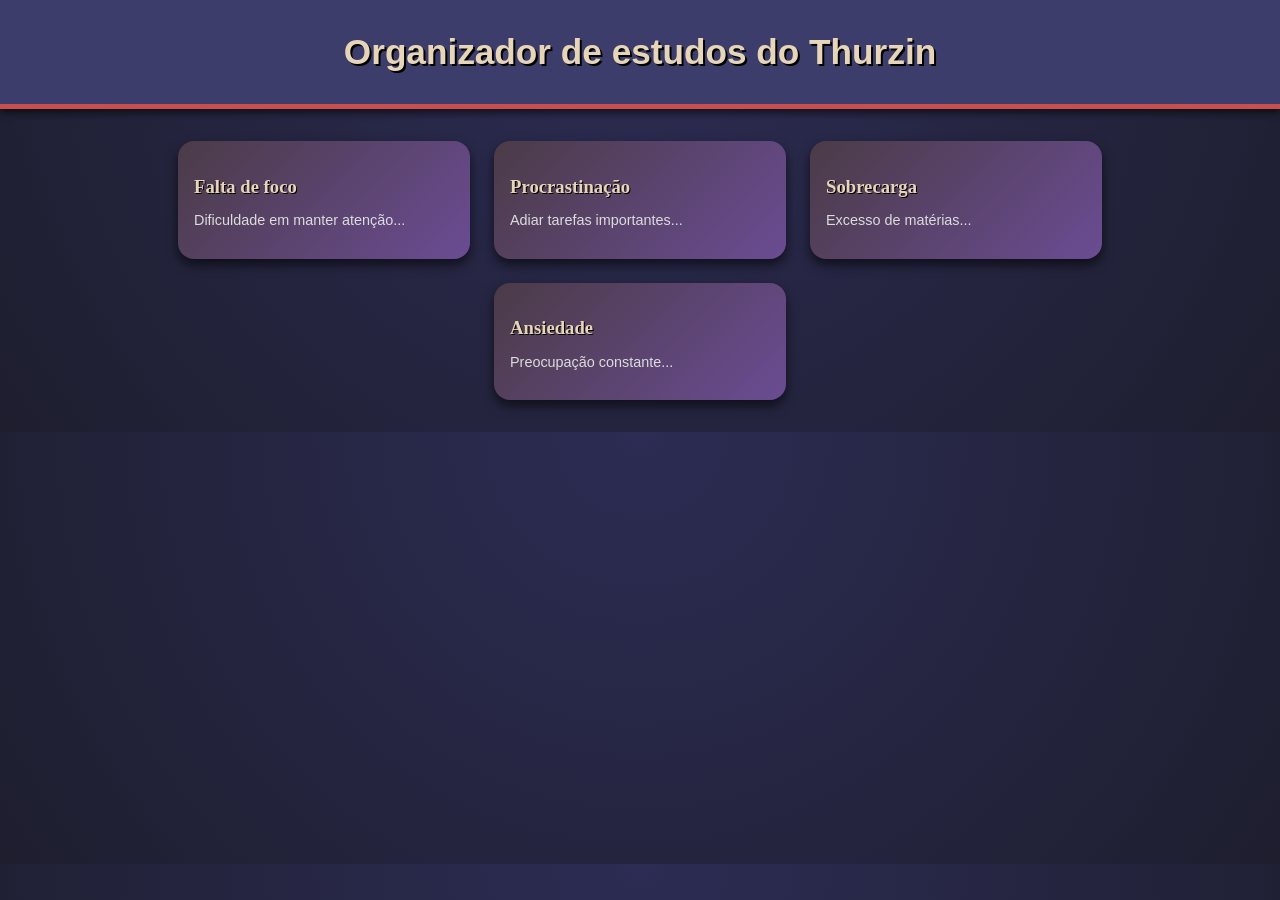
==== index.html @ 5cd4b911 "Add files via upload" ====
<!DOCTYPE html>
<html lang="pt-BR">
<head>
  <meta charset="UTF-8">
  <title>Organizador de estudos do Thurzin</title>
  <link rel="stylesheet" href="style.css">
</head>
<body>
  <header>Organizador de estudos do Thurzin</header>
  
  <div class="container">
    <div class="card" onclick="openModal('Falta de foco','Dificuldade em manter atenção durante longas sessões de estudo.')">
      <h3>Falta de foco</h3>
      <p>Dificuldade em manter atenção...</p>
    </div>
    
    <div class="card" onclick="openModal('Procrastinação','Adiar tarefas importantes e acumular responsabilidades.')">
      <h3>Procrastinação</h3>
      <p>Adiar tarefas importantes...</p>
    </div>
    
    <div class="card" onclick="openModal('Sobrecarga','Excesso de matérias e pouco tempo para organizar.')">
      <h3>Sobrecarga</h3>
      <p>Excesso de matérias...</p>
    </div>
    
    <div class="card" onclick="openModal('Ansiedade','Preocupação constante com prazos e desempenho.')">
      <h3>Ansiedade</h3>
      <p>Preocupação constante...</p>
    </div>
  </div>

  <!-- Modal -->
  <div id="modal" class="modal">
    <div class="modal-content">
      <span class="close" onclick="closeModal()">&times;</span>
      <h2 id="modal-title"></h2>
      <p id="modal-text"></p>
    </div>
  </div>

  <script>
    function openModal(title, text) {
      document.getElementById('modal-title').innerText = title;
      document.getElementById('modal-text').innerText = text;
      document.getElementById('modal').style.display = 'flex';
    }
    function closeModal() {
      document.getElementById('modal').style.display = 'none';
    }
  </script>
</body>
</html>
---- style.css ----
body {
  font-family: 'Trebuchet MS', sans-serif;
  background: radial-gradient(circle at top, #2c2c54, #1e1e2f);
  margin: 0;
  padding: 0;
  color: #f5f5f5;
}

header {
  text-align: center;
  padding: 2rem;
  background-color: #3d3d6b;
  color: #e6d5b8;
  font-size: 2.2rem;
  font-weight: bold;
  box-shadow: 0 4px 8px rgba(0,0,0,0.6);
  border-bottom: 5px solid #c94f4f;
  text-shadow: 2px 2px #000;
}

.container {
  display: flex;
  flex-wrap: wrap;
  justify-content: center;
  padding: 2rem;
  gap: 1.5rem;
}

.card {
  background-color: #2e2e44;
  border-radius: 16px;
  box-shadow: 0 6px 12px rgba(0,0,0,0.6);
  width: 260px;
  padding: 1rem;
  cursor: pointer;
  transition: transform 0.3s ease, background 0.3s ease;
  background-image: linear-gradient(135deg, #4b3b47, #6a4c93);
}

.card:hover {
  transform: scale(1.08);
  background-image: linear-gradient(135deg, #6a4c93, #c94f4f);
}

.card h3 {
  color: #e6d5b8;
  margin-bottom: 0.5rem;
  font-family: 'Georgia', serif;
  text-shadow: 1px 1px #000;
}

.card p {
  font-size: 0.9rem;
  color: #dcdcdc;
}

/* Modal */
.modal {
  display: none;
  position: fixed;
  z-index: 10;
  left: 0;
  top: 0;
  width: 100%;
  height: 100%;
  background-color: rgba(0,0,0,0.8);
  justify-content: center;
  align-items: center;
}

.modal-content {
  background-color: #2e2e44;
  padding: 2rem;
  border-radius: 16px;
  width: 420px;
  text-align: center;
  animation: fadeIn 0.3s ease-in-out;
  background-image: linear-gradient(135deg, #3d3d6b, #c94f4f);
  color: #f5f5f5;
  box-shadow: 0 8px 16px rgba(0,0,0,0.7);
}

.modal-content h2 {
  color: #e6d5b8;
  margin-bottom: 1rem;
  font-family: 'Georgia', serif;
  text-shadow: 1px 1px #000;
}

.close {
  color: #fff;
  float: right;
  font-size: 1.5rem;
  cursor: pointer;
}

@keyframes fadeIn {
  from {opacity: 0;}
  to {opacity: 1;}
}
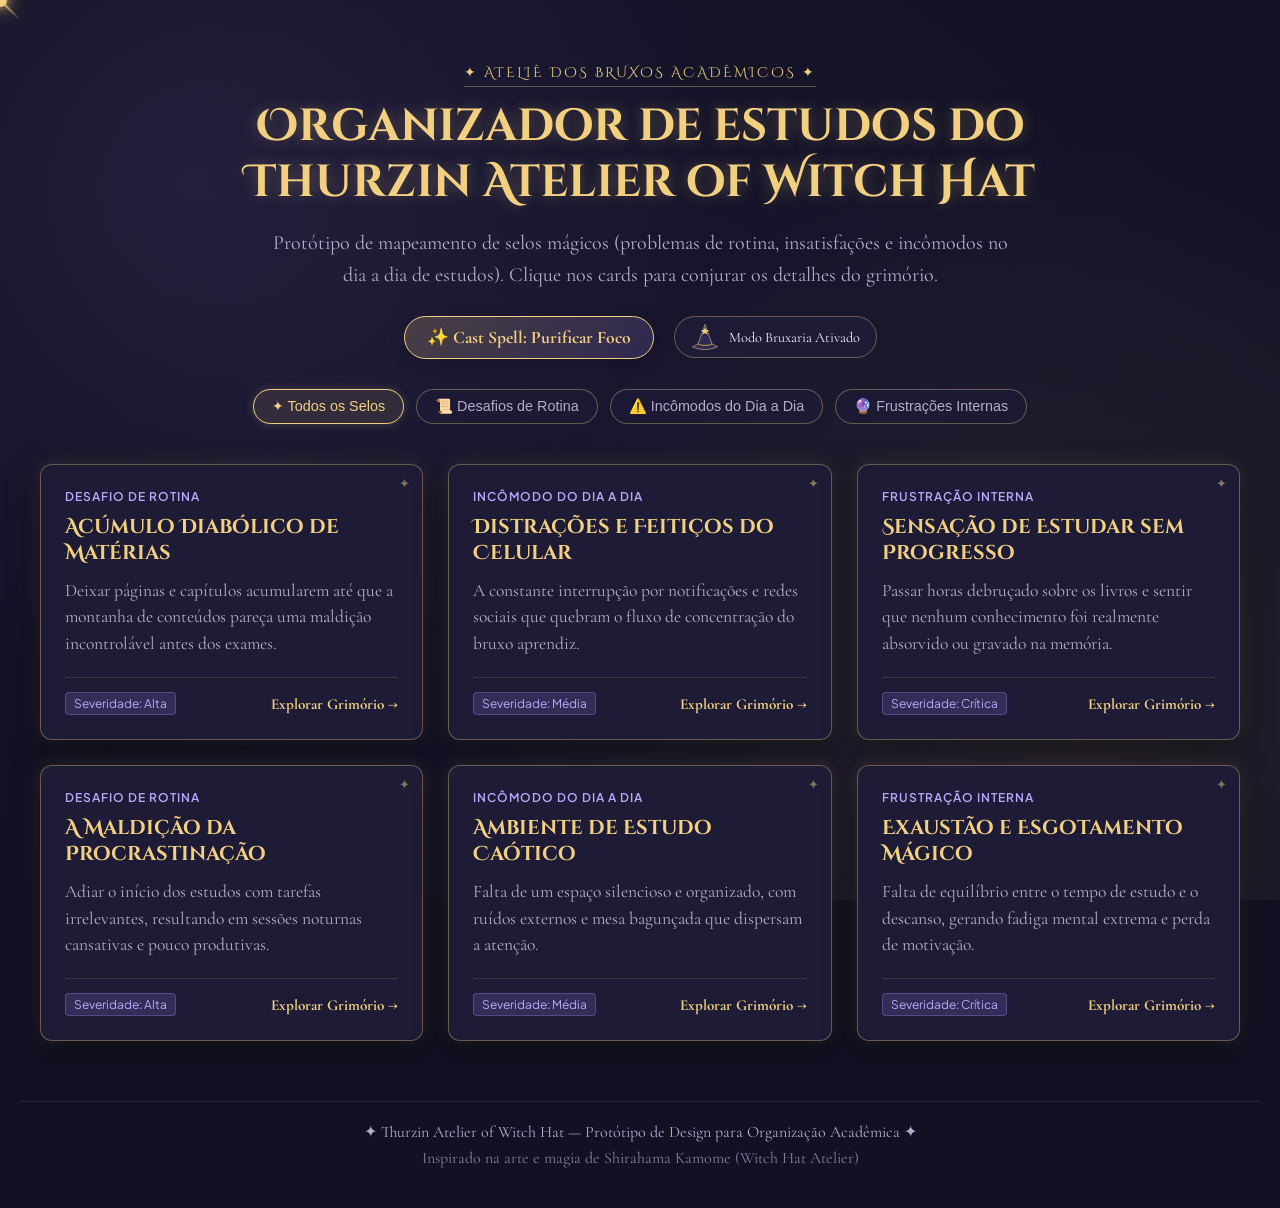
==== commit 545be140: "Update index.html" ====
--- a/index.html
+++ b/index.html
@@ -2,51 +2,445 @@
 <html lang="pt-BR">
 <head>
   <meta charset="UTF-8">
-  <title>Organizador de estudos do Thurzin</title>
+  <meta name="viewport" content="width=device-width, initial-scale=1.0">
+  <title>Organizador de estudos do Thurzin Atelier of Witch Hat</title>
+  
+  <!-- Fontes do Google -->
+  <link rel="preconnect" href="https://fonts.googleapis.com">
+  <link rel="preconnect" href="https://fonts.gstatic.com" crossorigin>
+  <link href="https://fonts.googleapis.com/css2?family=Cinzel+Decorative:wght@700&family=Cinzel:wght@600;700;800&family=Cormorant+Garamond:ital,wght@0,400;0,600;0,700;1,400&family=Plus+Jakarta+Sans:wght@400;500;600&display=swap" rel="stylesheet">
+  
+  <!-- Estilos Externos -->
   <link rel="stylesheet" href="style.css">
 </head>
 <body>
-  <header>Organizador de estudos do Thurzin</header>
-  
-  <div class="container">
-    <div class="card" onclick="openModal('Falta de foco','Dificuldade em manter atenção durante longas sessões de estudo.')">
-      <h3>Falta de foco</h3>
-      <p>Dificuldade em manter atenção...</p>
-    </div>
-    
-    <div class="card" onclick="openModal('Procrastinação','Adiar tarefas importantes e acumular responsabilidades.')">
-      <h3>Procrastinação</h3>
-      <p>Adiar tarefas importantes...</p>
-    </div>
-    
-    <div class="card" onclick="openModal('Sobrecarga','Excesso de matérias e pouco tempo para organizar.')">
-      <h3>Sobrecarga</h3>
-      <p>Excesso de matérias...</p>
-    </div>
-    
-    <div class="card" onclick="openModal('Ansiedade','Preocupação constante com prazos e desempenho.')">
-      <h3>Ansiedade</h3>
-      <p>Preocupação constante...</p>
-    </div>
-  </div>
-
-  <!-- Modal -->
-  <div id="modal" class="modal">
-    <div class="modal-content">
-      <span class="close" onclick="closeModal()">&times;</span>
-      <h2 id="modal-title"></h2>
-      <p id="modal-text"></p>
-    </div>
-  </div>
-
+
+  <!-- Elemento da Varinha de Bruxo -->
+  <div class="magic-wand" id="wand"></div>
+
+  <!-- Cabeçalho Mágico -->
+  <header class="header">
+    <div class="header-badge">✦ Ateliê dos Bruxos Acadêmicos ✦</div>
+    <h1 class="header-title">Organizador de estudos do Thurzin Atelier of Witch Hat</h1>
+    <p class="header-subtitle">
+      Protótipo de mapeamento de selos mágicos (problemas de rotina, insatisfações e incômodos no dia a dia de estudos). Clique nos cards para conjurar os detalhes do grimório.
+    </p>
+
+    <div class="interactive-panel">
+      <button class="spell-btn" onclick="triggerMagicSpell()">
+        <span>✨ Cast Spell: Purificar Foco</span>
+      </button>
+      
+      <div class="hat-toggle" id="hatToggle" onclick="toggleHatState()">
+        <svg class="hat-icon" viewBox="0 0 100 100">
+          <!-- Chapéu Mágico Estilo Witch Hat Atelier -->
+          <path d="M50 5 L75 75 L95 85 C95 85 70 95 50 95 C30 95 5 85 5 85 L25 75 Z" fill="#2d2b55" stroke="#f2d080" stroke-width="2"/>
+          <path d="M25 75 C35 82 65 82 75 75" fill="none" stroke="#d4af37" stroke-width="3"/>
+          <polygon points="50,15 54,25 65,25 56,32 59,42 50,36 41,42 44,32 35,25 46,25" fill="#f2d080"/>
+        </svg>
+        <span class="hat-label" id="hatLabel">Modo Bruxaria Ativado</span>
+      </div>
+    </div>
+  </header>
+
+  <!-- Filtros -->
+  <div class="filters-container">
+    <button class="filter-chip active" onclick="filterCards('all', this)">✦ Todos os Selos</button>
+    <button class="filter-chip" onclick="filterCards('problema', this)">📜 Desafios de Rotina</button>
+    <button class="filter-chip" onclick="filterCards('incomodo', this)">⚠️ Incômodos do Dia a Dia</button>
+    <button class="filter-chip" onclick="filterCards('insatisfacao', this)">🔮 Frustrações Internas</button>
+  </div>
+
+  <!-- Grid de Cards -->
+  <main class="cards-grid" id="cardsGrid">
+
+    <!-- Card 1 -->
+    <article class="card" data-category="problema" onclick="openModal('modal1')">
+      <div class="card-tag">Desafio de Rotina</div>
+      <h2 class="card-title">Acúmulo Diabólico de Matérias</h2>
+      <p class="card-excerpt">
+        Deixar páginas e capítulos acumularem até que a montanha de conteúdos pareça uma maldição incontrolável antes dos exames.
+      </p>
+      <div class="card-footer">
+        <span class="badge-severity">Severidade: Alta</span>
+        <span class="card-action">Explorar Grimório →</span>
+      </div>
+    </article>
+
+    <!-- Card 2 -->
+    <article class="card" data-category="incomodo" onclick="openModal('modal2')">
+      <div class="card-tag">Incômodo do Dia a Dia</div>
+      <h2 class="card-title">Distrações e Feitiços do Celular</h2>
+      <p class="card-excerpt">
+        A constante interrupção por notificações e redes sociais que quebram o fluxo de concentração do bruxo aprendiz.
+      </p>
+      <div class="card-footer">
+        <span class="badge-severity">Severidade: Média</span>
+        <span class="card-action">Explorar Grimório →</span>
+      </div>
+    </article>
+
+    <!-- Card 3 -->
+    <article class="card" data-category="insatisfacao" onclick="openModal('modal3')">
+      <div class="card-tag">Frustração Interna</div>
+      <h2 class="card-title">Sensação de Estudar sem Progresso</h2>
+      <p class="card-excerpt">
+        Passar horas debruçado sobre os livros e sentir que nenhum conhecimento foi realmente absorvido ou gravado na memória.
+      </p>
+      <div class="card-footer">
+        <span class="badge-severity">Severidade: Crítica</span>
+        <span class="card-action">Explorar Grimório →</span>
+      </div>
+    </article>
+
+    <!-- Card 4 -->
+    <article class="card" data-category="problema" onclick="openModal('modal4')">
+      <div class="card-tag">Desafio de Rotina</div>
+      <h2 class="card-title">A Maldição da Procrastinação</h2>
+      <p class="card-excerpt">
+        Adiar o início dos estudos com tarefas irrelevantes, resultando em sessões noturnas cansativas e pouco produtivas.
+      </p>
+      <div class="card-footer">
+        <span class="badge-severity">Severidade: Alta</span>
+        <span class="card-action">Explorar Grimório →</span>
+      </div>
+    </article>
+
+    <!-- Card 5 -->
+    <article class="card" data-category="incomodo" onclick="openModal('modal5')">
+      <div class="card-tag">Incômodo do Dia a Dia</div>
+      <h2 class="card-title">Ambiente de Estudo Caótico</h2>
+      <p class="card-excerpt">
+        Falta de um espaço silencioso e organizado, com ruídos externos e mesa bagunçada que dispersam a atenção.
+      </p>
+      <div class="card-footer">
+        <span class="badge-severity">Severidade: Média</span>
+        <span class="card-action">Explorar Grimório →</span>
+      </div>
+    </article>
+
+    <!-- Card 6 -->
+    <article class="card" data-category="insatisfacao" onclick="openModal('modal6')">
+      <div class="card-tag">Frustração Interna</div>
+      <h2 class="card-title">Exaustão e Esgotamento Mágico</h2>
+      <p class="card-excerpt">
+        Falta de equilíbrio entre o tempo de estudo e o descanso, gerando fadiga mental extrema e perda de motivação.
+      </p>
+      <div class="card-footer">
+        <span class="badge-severity">Severidade: Crítica</span>
+        <span class="card-action">Explorar Grimório →</span>
+      </div>
+    </article>
+
+  </main>
+
+  <!-- Rodapé -->
+  <footer class="footer">
+    <p>✦ Thurzin Atelier of Witch Hat — Protótipo de Design para Organização Acadêmica ✦</p>
+    <p style="margin-top: 6px; opacity: 0.7;">Inspirado na arte e magia de Shirahama Kamome (Witch Hat Atelier)</p>
+  </footer>
+
+  <!-- MODAIS (SISTEMA DE GRIMÓRIO) -->
+
+  <!-- Modal 1 -->
+  <div class="modal-overlay" id="modal1">
+    <div class="modal-container">
+      <div class="modal-header">
+        <span class="card-tag">Desafio de Rotina</span>
+        <h2 class="modal-title">Acúmulo Diabólico de Matérias</h2>
+      </div>
+      <div class="modal-body">
+        <div class="modal-section">
+          <h3>📜 O Incômodo Mapeado</h3>
+          <p>Sem um cronograma claro, os tópicos de estudo se acumulam em ritmo acelerado. Quando o estudante percebe, precisa revisar meses de conteúdo em poucos dias, gerando pânico e estudo superficial.</p>
+        </div>
+        <div class="modal-section">
+          <h3>⚡ Impacto na Rotina</h3>
+          <p>Aumento expressivo da ansiedade, noites mal dormidas antes de avaliações e sensação constante de estar "atrás dos outros aprendizes".</p>
+        </div>
+        <div class="modal-section">
+          <h3>✨ Encantamento de Solução (Atelier Idea)</h3>
+          <p>Implementação de "Pactos Diários" — pequenas metas de leitura revisadas diariamente com o método de repetição espaçada, evitando que o monstro da matéria acumulada se forme.</p>
+        </div>
+      </div>
+      <div class="modal-footer">
+        <button class="btn-close" onclick="closeModal('modal1')">Fechar Grimório</button>
+      </div>
+    </div>
+  </div>
+
+  <!-- Modal 2 -->
+  <div class="modal-overlay" id="modal2">
+    <div class="modal-container">
+      <div class="modal-header">
+        <span class="card-tag">Incômodo do Dia a Dia</span>
+        <h2 class="modal-title">Distrações e Feitiços do Celular</h2>
+      </div>
+      <div class="modal-body">
+        <div class="modal-section">
+          <h3>📜 O Incômodo Mapeado</h3>
+          <p>O hábito involuntário de pegar o smartphone a cada 10 minutos para checar mensagens, feeds ou vídeos, fragmentando totalmente o estado de foco profundo.</p>
+        </div>
+        <div class="modal-section">
+          <h3>⚡ Impacto na Rotina</h3>
+          <p>Uma sessão de estudo que levaria 1 hora acaba durando 3 horas, deixando a sensação de dia improdutivo e cansaço sem ter realmente avançado.</p>
+        </div>
+        <div class="modal-section">
+          <h3>✨ Encantamento de Solução (Atelier Idea)</h3>
+          <p>Técnica "Barreira da Varinha": colocar o celular em outro cômodo durante ciclos Pomodoro de 25 minutos, recompensando-se com pequenas pausas conscientes.</p>
+        </div>
+      </div>
+      <div class="modal-footer">
+        <button class="btn-close" onclick="closeModal('modal2')">Fechar Grimório</button>
+      </div>
+    </div>
+  </div>
+
+  <!-- Modal 3 -->
+  <div class="modal-overlay" id="modal3">
+    <div class="modal-container">
+      <div class="modal-header">
+        <span class="card-tag">Frustração Interna</span>
+        <h2 class="modal-title">Sensação de Estudar sem Progresso</h2>
+      </div>
+      <div class="modal-body">
+        <div class="modal-section">
+          <h3>📜 O Incômodo Mapeado</h3>
+          <p>Estudar de forma passiva (apenas lendo ou grifando textos) gera uma ilusão de aprendizado que se desfaz na hora de resolver exercícios ou explicar o tema.</p>
+        </div>
+        <div class="modal-section">
+          <h3>⚡ Impacto na Rotina</h3>
+          <p>Sentimento de incapacidade pessoal, desmotivação e dúvida se você realmente tem aptidão para aquele campo de conhecimento.</p>
+        </div>
+        <div class="modal-section">
+          <h3>✨ Encantamento de Solução (Atelier Idea)</h3>
+          <p>Uso da "Técnica de Ensino de Coco" (Feynman): explicar a matéria em voz alta para si mesmo ou em notas simples, ativando a retenção real e prática do conhecimento.</p>
+        </div>
+      </div>
+      <div class="modal-footer">
+        <button class="btn-close" onclick="closeModal('modal3')">Fechar Grimório</button>
+      </div>
+    </div>
+  </div>
+
+  <!-- Modal 4 -->
+  <div class="modal-overlay" id="modal4">
+    <div class="modal-container">
+      <div class="modal-header">
+        <span class="card-tag">Desafio de Rotina</span>
+        <h2 class="modal-title">A Maldição da Procrastinação</h2>
+      </div>
+      <div class="modal-body">
+        <div class="modal-section">
+          <h3>📜 O Incômodo Mapeado</h3>
+          <p>Dificuldade psíquica para dar o primeiro passo. O cérebro inventa pequenas tarefas paralelas (arrumar o quarto, checar e-mails) para adiar o esforço de estudar.</p>
+        </div>
+        <div class="modal-section">
+          <h3>⚡ Impacto na Rotina</h3>
+          <p>Culpa constante durante os momentos de lazer, já que a pendência do estudo continua flutuando sobre a cabeça como uma nuvem negra.</p>
+        </div>
+        <div class="modal-section">
+          <h3>✨ Encantamento de Solução (Atelier Idea)</h3>
+          <p>Regra dos 5 Minutos de Magia: comprometer-se a estudar por apenas 5 minutos. Uma vez rompida a inércia inicial, a tendência é continuar o fluxo de trabalho.</p>
+        </div>
+      </div>
+      <div class="modal-footer">
+        <button class="btn-close" onclick="closeModal('modal4')">Fechar Grimório</button>
+      </div>
+    </div>
+  </div>
+
+  <!-- Modal 5 -->
+  <div class="modal-overlay" id="modal5">
+    <div class="modal-container">
+      <div class="modal-header">
+        <span class="card-tag">Incômodo do Dia a Dia</span>
+        <h2 class="modal-title">Ambiente de Estudo Caótico</h2>
+      </div>
+      <div class="modal-body">
+        <div class="modal-section">
+          <h3>📜 O Incômodo Mapeado</h3>
+          <p>Mesa cheia de papéis aleatórios, barulho familiar ou de trânsito e falta de iluminação adequada tornam o momento de estudo desconfortável.</p>
+        </div>
+        <div class="modal-section">
+          <h3>⚡ Impacto na Rotina</h3>
+          <p>Cansaço visual rápido, postura inadequada e irritabilidade frequente antes mesmo de começar a ler a primeira página.</p>
+        </div>
+        <div class="modal-section">
+          <h3>✨ Encantamento de Solução (Atelier Idea)</h3>
+          <p>Rituais de Preparação do Sanctum: limpar o espaço de trabalho no início da sessão, usar fones com ruído marrom/música instrumental e organizar os materiais necessários com antecedência.</p>
+        </div>
+      </div>
+      <div class="modal-footer">
+        <button class="btn-close" onclick="closeModal('modal5')">Fechar Grimório</button>
+      </div>
+    </div>
+  </div>
+
+  <!-- Modal 6 -->
+  <div class="modal-overlay" id="modal6">
+    <div class="modal-container">
+      <div class="modal-header">
+        <span class="card-tag">Frustração Interna</span>
+        <h2 class="modal-title">Exaustão e Esgotamento Mágico</h2>
+      </div>
+      <div class="modal-body">
+        <div class="modal-section">
+          <h3>📜 O Incômodo Mapeado</h3>
+          <p>Ignorar o descanso e tentar estudar além dos limites saudáveis, levando a um estado de fadiga crônica e falta de energia.</p>
+        </div>
+        <div class="modal-section">
+          <h3>⚡ Impacto na Rotina</h3>
+          <p>Queda brusca no rendimento geral, esquecimento rápido das matérias lidas e apatia em relação às atividades diárias.</p>
+        </div>
+        <div class="modal-section">
+          <h3>✨ Encantamento de Solução (Atelier Idea)</h3>
+          <p>Restauração do Mana: incluir pausas ativas obrigatórias no dia, valorizar o sono reparador e ter hobbies sem relação com os estudos para recarregar a mente.</p>
+        </div>
+      </div>
+      <div class="modal-footer">
+        <button class="btn-close" onclick="closeModal('modal6')">Fechar Grimório</button>
+      </div>
+    </div>
+  </div>
+
+  <!-- Script JS Interativo -->
   <script>
-    function openModal(title, text) {
-      document.getElementById('modal-title').innerText = title;
-      document.getElementById('modal-text').innerText = text;
-      document.getElementById('modal').style.display = 'flex';
-    }
-    function closeModal() {
-      document.getElementById('modal').style.display = 'none';
+    // Varinha mágica personalizada no cursor
+    const wand = id('wand');
+    let mouseX = 0, mouseY = 0;
+    let wandX = 0, wandY = 0;
+
+    function id(str) { return document.getElementById(str); }
+
+    document.addEventListener('mousemove', (e) => {
+      mouseX = e.clientX;
+      mouseY = e.clientY;
+      
+      // Cria faíscas sutis
+      if (Math.random() < 0.25) {
+        createParticle(e.clientX, e.clientY);
+      }
+    });
+
+    // Animação suave para a varinha
+    function animateWand() {
+      wandX += (mouseX - wandX) * 0.2;
+      wandY += (mouseY - wandY) * 0.2;
+      wand.style.left = wandX + 'px';
+      wand.style.top = wandY + 'px';
+      requestAnimationFrame(animateWand);
+    }
+    animateWand();
+
+    // Função de criação de partículas mágicas
+    function createParticle(x, y) {
+      const particle = document.createElement('div');
+      particle.className = 'sparkle';
+      particle.style.left = (x + (Math.random() * 20 - 10)) + 'px';
+      particle.style.top = (y + (Math.random() * 20 - 10)) + 'px';
+      
+      const colors = ['#f2d080', '#e0be68', '#fceabb', '#a8a2d8', '#ffffff'];
+      particle.style.background = colors[Math.floor(Math.random() * colors.length)];
+      
+      const size = Math.random() * 6 + 3;
+      particle.style.width = size + 'px';
+      particle.style.height = size + 'px';
+      
+      document.body.appendChild(particle);
+      
+      setTimeout(() => {
+        particle.remove();
+      }, 800);
+    }
+
+    // Modal Control
+    function openModal(modalId) {
+      const modal = id(modalId);
+      if (modal) {
+        modal.classList.add('active');
+        // Efeito de faíscas no centro do modal
+        const rect = modal.querySelector('.modal-container').getBoundingClientRect();
+        for(let i = 0; i < 20; i++) {
+          setTimeout(() => {
+            createParticle(
+              rect.left + Math.random() * rect.width,
+              rect.top + Math.random() * rect.height
+            );
+          }, i * 15);
+        }
+      }
+    }
+
+    function closeModal(modalId) {
+      const modal = id(modalId);
+      if (modal) {
+        modal.classList.remove('active');
+      }
+    }
+
+    // Fechar ao clicar no overlay
+    document.querySelectorAll('.modal-overlay').forEach(overlay => {
+      overlay.addEventListener('click', (e) => {
+        if (e.target === overlay) {
+          overlay.classList.remove('active');
+        }
+      });
+    });
+
+    // Fechar com tecla ESC
+    document.addEventListener('keydown', (e) => {
+      if (e.key === 'Escape') {
+        document.querySelectorAll('.modal-overlay.active').forEach(modal => {
+          modal.classList.remove('active');
+        });
+      }
+    });
+
+    // Filtros de Categoria
+    function filterCards(category, btn) {
+      document.querySelectorAll('.filter-chip').forEach(b => b.classList.remove('active'));
+      btn.classList.add('active');
+
+      const cards = document.querySelectorAll('.card');
+      cards.forEach(card => {
+        if (category === 'all' || card.dataset.category === category) {
+          card.style.display = 'flex';
+          card.style.animation = 'fadeIn 0.5s ease forwards';
+        } else {
+          card.style.display = 'none';
+        }
+      });
+    }
+
+    // Toggle do Chapéu
+    let hatState = true;
+    function toggleHatState() {
+      hatState = !hatState;
+      const hatToggle = id('hatToggle');
+      const hatLabel = id('hatLabel');
+
+      if (hatState) {
+        hatToggle.classList.remove('inactive');
+        hatLabel.innerText = 'Modo Bruxaria Ativado';
+        document.body.style.filter = 'none';
+      } else {
+        hatToggle.classList.add('inactive');
+        hatLabel.innerText = 'Modo Aprendiz Silencioso';
+      }
+    }
+
+    // Feitiço de Purificação (Interatividade extra)
+    function triggerMagicSpell() {
+      // Chuva de faíscas na tela
+      for (let i = 0; i < 60; i++) {
+        setTimeout(() => {
+          createParticle(
+            Math.random() * window.innerWidth,
+            Math.random() * window.innerHeight
+          );
+        }, i * 20);
+      }
     }
   </script>
 </body>
--- a/style.css
+++ b/style.css
@@ -1,100 +1,458 @@
-body {
-  font-family: 'Trebuchet MS', sans-serif;
-  background: radial-gradient(circle at top, #2c2c54, #1e1e2f);
+/* RESET & VARIÁVEIS DO ATELIER */
+:root {
+  --bg-primary: #121124;
+  --bg-card: #1d1b36;
+  --bg-card-hover: #262347;
+  --accent-gold: #f2d080;
+  --accent-gold-dark: #d4af37;
+  --accent-purple: #8c73db;
+  --accent-purple-light: #bca8fb;
+  --text-main: #f0ecfb;
+  --text-muted: #b3accb;
+  --border-gold: rgba(242, 208, 128, 0.35);
+  --border-gold-bright: rgba(242, 208, 128, 0.8);
+  --shadow-magic: 0 10px 30px rgba(0, 0, 0, 0.5), 0 0 20px rgba(242, 208, 128, 0.15);
+  --font-serif-title: 'Cinzel Decorative', 'Cinzel', serif;
+  --font-serif-body: 'Cormorant Garamond', Georgia, serif;
+  --font-sans: 'Plus Jakarta Sans', sans-serif;
+}
+
+* {
   margin: 0;
   padding: 0;
-  color: #f5f5f5;
-}
-
-header {
+  box-sizing: border-box;
+  cursor: default;
+}
+
+body {
+  background-color: var(--bg-primary);
+  background-image: 
+    radial-gradient(circle at 15% 20%, rgba(140, 115, 219, 0.12) 0%, transparent 40%),
+    radial-gradient(circle at 85% 80%, rgba(242, 208, 128, 0.08) 0%, transparent 45%),
+    radial-gradient(circle at 50% 50%, rgba(29, 27, 54, 0.5) 0%, #121124 100%);
+  background-attachment: fixed;
+  color: var(--text-main);
+  font-family: var(--font-sans);
+  min-height: 100vh;
+  padding: 20px;
+  overflow-x: hidden;
+  position: relative;
+}
+
+/* VARINHA MÁGICA (CURSOR CUSTOMIZADO) */
+.magic-wand {
+  position: fixed;
+  width: 14px;
+  height: 14px;
+  background: var(--accent-gold);
+  border-radius: 50%;
+  pointer-events: none;
+  transform: translate(-50%, -50%);
+  box-shadow: 0 0 12px var(--accent-gold), 0 0 24px var(--accent-gold-dark);
+  z-index: 9999;
+  transition: transform 0.05s ease;
+}
+
+.magic-wand::after {
+  content: '';
+  position: absolute;
+  top: 50%;
+  left: 50%;
+  width: 2px;
+  height: 28px;
+  background: linear-gradient(to bottom, var(--accent-gold), transparent);
+  transform: translate(-50%, 0) rotate(-45deg);
+  transform-origin: top center;
+}
+
+/* FAÍSCAS DE MAGIA */
+.sparkle {
+  position: fixed;
+  pointer-events: none;
+  border-radius: 50%;
+  animation: sparkleAnim 0.8s forwards ease-out;
+  z-index: 9998;
+}
+
+@keyframes sparkleAnim {
+  0% {
+    opacity: 1;
+    transform: scale(1) translateY(0);
+  }
+  100% {
+    opacity: 0;
+    transform: scale(0.2) translateY(-25px) rotate(45deg);
+  }
+}
+
+/* HEADER DO ATELIER */
+.header {
   text-align: center;
-  padding: 2rem;
-  background-color: #3d3d6b;
-  color: #e6d5b8;
-  font-size: 2.2rem;
-  font-weight: bold;
-  box-shadow: 0 4px 8px rgba(0,0,0,0.6);
-  border-bottom: 5px solid #c94f4f;
-  text-shadow: 2px 2px #000;
-}
-
-.container {
-  display: flex;
+  max-width: 900px;
+  margin: 40px auto 30px;
+  position: relative;
+  padding: 0 10px;
+}
+
+.header-badge {
+  display: inline-block;
+  font-family: var(--font-serif-title);
+  font-size: 0.85rem;
+  color: var(--accent-gold);
+  letter-spacing: 2px;
+  margin-bottom: 12px;
+  text-transform: uppercase;
+  border-bottom: 1px solid var(--border-gold);
+  padding-bottom: 4px;
+}
+
+.header-title {
+  font-family: var(--font-serif-title);
+  font-size: clamp(1.8rem, 4vw, 2.8rem);
+  color: var(--accent-gold);
+  text-shadow: 0 0 15px rgba(242, 208, 128, 0.3);
+  line-height: 1.25;
+  margin-bottom: 16px;
+}
+
+.header-subtitle {
+  font-family: var(--font-serif-body);
+  font-size: 1.25rem;
+  color: var(--text-muted);
+  line-height: 1.6;
+  max-width: 750px;
+  margin: 0 auto 25px;
+}
+
+/* PAINEL DE CONTROLE / INTERAÇÕES */
+.interactive-panel {
+  display: flex;
+  justify-content: center;
+  align-items: center;
+  gap: 20px;
   flex-wrap: wrap;
+  margin-top: 20px;
+}
+
+.spell-btn {
+  background: linear-gradient(135deg, rgba(242, 208, 128, 0.2), rgba(140, 115, 219, 0.2));
+  border: 1px solid var(--accent-gold);
+  color: var(--accent-gold);
+  padding: 10px 22px;
+  border-radius: 30px;
+  font-family: var(--font-serif-body);
+  font-size: 1.1rem;
+  font-weight: 700;
+  cursor: pointer;
+  transition: all 0.3s ease;
+  box-shadow: 0 4px 15px rgba(0, 0, 0, 0.2);
+  display: flex;
+  align-items: center;
+  gap: 8px;
+}
+
+.spell-btn:hover {
+  background: var(--accent-gold);
+  color: var(--bg-primary);
+  box-shadow: 0 0 20px var(--accent-gold);
+  transform: translateY(-2px);
+}
+
+.hat-toggle {
+  display: flex;
+  align-items: center;
+  gap: 10px;
+  background: var(--bg-card);
+  border: 1px solid var(--border-gold);
+  padding: 6px 16px;
+  border-radius: 30px;
+  cursor: pointer;
+  transition: all 0.3s ease;
+}
+
+.hat-toggle:hover {
+  border-color: var(--accent-gold);
+  background: var(--bg-card-hover);
+}
+
+.hat-icon {
+  width: 28px;
+  height: 28px;
+  transition: transform 0.4s cubic-bezier(0.175, 0.885, 0.32, 1.275);
+}
+
+.hat-toggle:hover .hat-icon {
+  transform: rotate(-12deg) scale(1.15);
+}
+
+.hat-toggle.inactive {
+  opacity: 0.5;
+  filter: grayscale(0.8);
+}
+
+.hat-label {
+  font-size: 0.9rem;
+  font-family: var(--font-serif-body);
+  color: var(--text-main);
+}
+
+/* FILTROS DE CATEGORIA */
+.filters-container {
+  display: flex;
   justify-content: center;
-  padding: 2rem;
-  gap: 1.5rem;
-}
-
+  gap: 12px;
+  margin-bottom: 40px;
+  flex-wrap: wrap;
+}
+
+.filter-chip {
+  background: rgba(29, 27, 54, 0.8);
+  border: 1px solid var(--border-gold);
+  color: var(--text-muted);
+  padding: 8px 18px;
+  border-radius: 20px;
+  font-size: 0.9rem;
+  cursor: pointer;
+  transition: all 0.3s ease;
+}
+
+.filter-chip:hover, .filter-chip.active {
+  color: var(--accent-gold);
+  border-color: var(--accent-gold);
+  background: rgba(242, 208, 128, 0.1);
+  box-shadow: 0 0 10px rgba(242, 208, 128, 0.2);
+}
+
+/* GRID DE CARDS MÁGICOS */
+.cards-grid {
+  display: grid;
+  grid-template-columns: repeat(auto-fill, minmax(320px, 1fr));
+  gap: 25px;
+  max-width: 1200px;
+  margin: 0 auto;
+}
+
+/* DESIGN DO CARD ESTILO WITCH HAT */
 .card {
-  background-color: #2e2e44;
+  background: var(--bg-card);
+  border: 1px solid var(--border-gold);
+  border-radius: 12px;
+  padding: 24px;
+  position: relative;
+  display: flex;
+  flex-direction: column;
+  justify-content: space-between;
+  transition: all 0.35s cubic-bezier(0.25, 0.8, 0.25, 1);
+  box-shadow: var(--shadow-magic);
+  overflow: hidden;
+}
+
+/* Molduras decorativas nos cantos dos cards */
+.card::before {
+  content: '✦';
+  position: absolute;
+  top: 10px;
+  right: 12px;
+  color: var(--accent-gold);
+  font-size: 0.8rem;
+  opacity: 0.5;
+}
+
+.card::after {
+  content: '';
+  position: absolute;
+  inset: 4px;
+  border: 1px stroke var(--border-gold);
+  border-radius: 8px;
+  pointer-events: none;
+  opacity: 0.3;
+}
+
+.card:hover {
+  transform: translateY(-6px);
+  border-color: var(--accent-gold);
+  box-shadow: 0 15px 35px rgba(0,0,0,0.6), 0 0 25px rgba(242, 208, 128, 0.25);
+  background: var(--bg-card-hover);
+}
+
+.card-tag {
+  font-size: 0.75rem;
+  text-transform: uppercase;
+  letter-spacing: 1px;
+  color: var(--accent-purple-light);
+  font-weight: 600;
+  margin-bottom: 10px;
+}
+
+.card-title {
+  font-family: var(--font-serif-title);
+  font-size: 1.25rem;
+  color: var(--accent-gold);
+  margin-bottom: 12px;
+  line-height: 1.3;
+}
+
+.card-excerpt {
+  font-family: var(--font-serif-body);
+  font-size: 1.1rem;
+  color: var(--text-muted);
+  line-height: 1.5;
+  margin-bottom: 20px;
+}
+
+.card-footer {
+  display: flex;
+  justify-content: space-between;
+  align-items: center;
+  border-top: 1px solid rgba(242, 208, 128, 0.15);
+  padding-top: 14px;
+  margin-top: auto;
+}
+
+.badge-severity {
+  font-size: 0.75rem;
+  padding: 3px 8px;
+  border-radius: 4px;
+  background: rgba(140, 115, 219, 0.2);
+  color: var(--accent-purple-light);
+  border: 1px solid rgba(140, 115, 219, 0.4);
+}
+
+.card-action {
+  font-family: var(--font-serif-body);
+  color: var(--accent-gold);
+  font-weight: 700;
+  font-size: 0.95rem;
+  display: flex;
+  align-items: center;
+  gap: 5px;
+  transition: transform 0.2s ease;
+}
+
+.card:hover .card-action {
+  transform: translateX(4px);
+}
+
+/* SISTEMA DE MODAL (GRIMÓRIO DE SOLUÇÃO) */
+.modal-overlay {
+  position: fixed;
+  inset: 0;
+  background: rgba(10, 9, 20, 0.85);
+  backdrop-filter: blur(8px);
+  display: flex;
+  justify-content: center;
+  align-items: center;
+  z-index: 1000;
+  opacity: 0;
+  pointer-events: none;
+  transition: opacity 0.3s ease;
+  padding: 20px;
+}
+
+.modal-overlay.active {
+  opacity: 1;
+  pointer-events: auto;
+}
+
+.modal-container {
+  background: #18162e;
+  border: 2px solid var(--accent-gold);
   border-radius: 16px;
-  box-shadow: 0 6px 12px rgba(0,0,0,0.6);
-  width: 260px;
-  padding: 1rem;
+  max-width: 650px;
+  width: 100%;
+  max-height: 85vh;
+  overflow-y: auto;
+  padding: 35px;
+  box-shadow: 0 0 50px rgba(242, 208, 128, 0.25), 0 20px 40px rgba(0, 0, 0, 0.8);
+  position: relative;
+  transform: scale(0.9) translateY(20px);
+  transition: transform 0.3s cubic-bezier(0.175, 0.885, 0.32, 1.275);
+}
+
+.modal-overlay.active .modal-container {
+  transform: scale(1) translateY(0);
+}
+
+.modal-header {
+  border-bottom: 1px solid var(--border-gold);
+  padding-bottom: 15px;
+  margin-bottom: 20px;
+}
+
+.modal-title {
+  font-family: var(--font-serif-title);
+  color: var(--accent-gold);
+  font-size: 1.6rem;
+  margin-top: 6px;
+}
+
+.modal-body {
+  font-family: var(--font-serif-body);
+  font-size: 1.15rem;
+  line-height: 1.7;
+  color: var(--text-main);
+}
+
+.modal-section {
+  margin-bottom: 20px;
+}
+
+.modal-section h3 {
+  font-family: var(--font-serif-title);
+  font-size: 1.05rem;
+  color: var(--accent-purple-light);
+  margin-bottom: 6px;
+}
+
+.modal-footer {
+  margin-top: 30px;
+  display: flex;
+  justify-content: flex-end;
+  border-top: 1px solid rgba(242, 208, 128, 0.15);
+  padding-top: 15px;
+}
+
+.btn-close {
+  background: transparent;
+  border: 1px solid var(--accent-gold);
+  color: var(--accent-gold);
+  padding: 8px 24px;
+  border-radius: 6px;
+  font-family: var(--font-serif-title);
+  font-size: 0.9rem;
   cursor: pointer;
-  transition: transform 0.3s ease, background 0.3s ease;
-  background-image: linear-gradient(135deg, #4b3b47, #6a4c93);
-}
-
-.card:hover {
-  transform: scale(1.08);
-  background-image: linear-gradient(135deg, #6a4c93, #c94f4f);
-}
-
-.card h3 {
-  color: #e6d5b8;
-  margin-bottom: 0.5rem;
-  font-family: 'Georgia', serif;
-  text-shadow: 1px 1px #000;
-}
-
-.card p {
-  font-size: 0.9rem;
-  color: #dcdcdc;
-}
-
-/* Modal */
-.modal {
-  display: none;
-  position: fixed;
-  z-index: 10;
-  left: 0;
-  top: 0;
-  width: 100%;
-  height: 100%;
-  background-color: rgba(0,0,0,0.8);
-  justify-content: center;
-  align-items: center;
-}
-
-.modal-content {
-  background-color: #2e2e44;
-  padding: 2rem;
-  border-radius: 16px;
-  width: 420px;
+  transition: all 0.2s ease;
+}
+
+.btn-close:hover {
+  background: var(--accent-gold);
+  color: var(--bg-primary);
+  box-shadow: 0 0 15px var(--accent-gold);
+}
+
+/* RODAPÉ */
+.footer {
   text-align: center;
-  animation: fadeIn 0.3s ease-in-out;
-  background-image: linear-gradient(135deg, #3d3d6b, #c94f4f);
-  color: #f5f5f5;
-  box-shadow: 0 8px 16px rgba(0,0,0,0.7);
-}
-
-.modal-content h2 {
-  color: #e6d5b8;
-  margin-bottom: 1rem;
-  font-family: 'Georgia', serif;
-  text-shadow: 1px 1px #000;
-}
-
-.close {
-  color: #fff;
-  float: right;
-  font-size: 1.5rem;
-  cursor: pointer;
-}
-
+  margin-top: 60px;
+  padding: 20px;
+  font-family: var(--font-serif-body);
+  color: var(--text-muted);
+  font-size: 1rem;
+  border-top: 1px solid rgba(242, 208, 128, 0.1);
+}
+
+/* ANIMAÇÕES */
 @keyframes fadeIn {
-  from {opacity: 0;}
-  to {opacity: 1;}
-}
+  from { opacity: 0; transform: translateY(10px); }
+  to { opacity: 1; transform: translateY(0); }
+}
+
+/* RESPONSIVIDADE */
+@media (max-width: 600px) {
+  .cards-grid {
+    grid-template-columns: 1fr;
+  }
+  .modal-container {
+    padding: 20px;
+  }
+}
